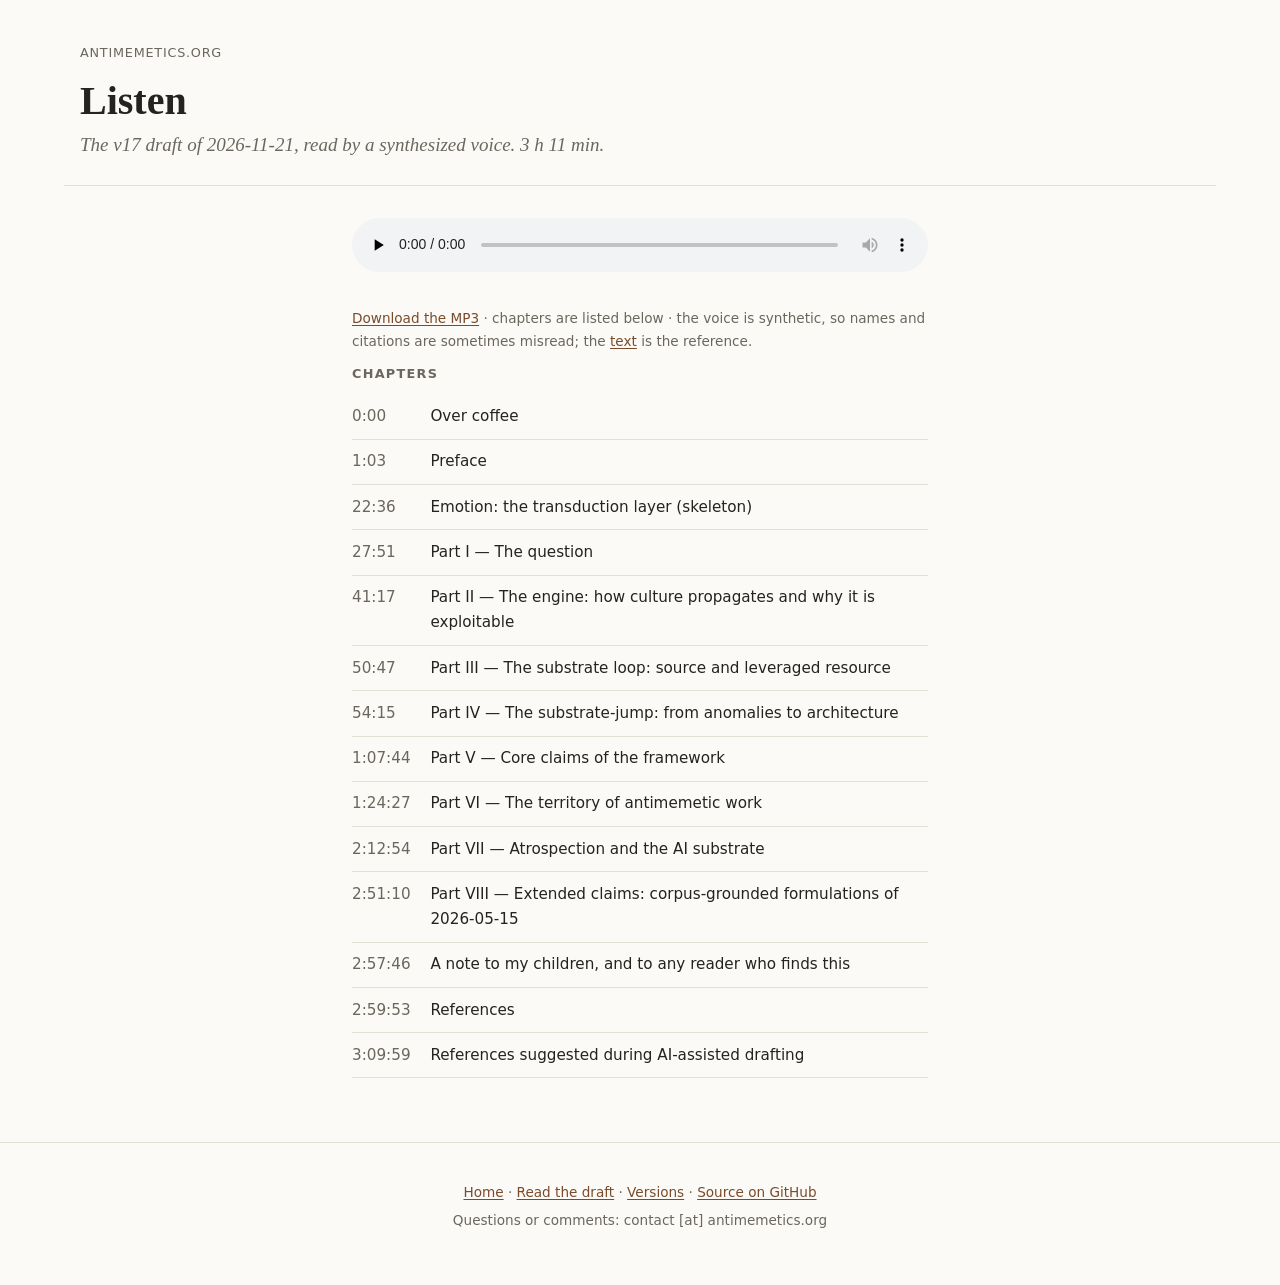
==== listen.html @ 7c1e1376 "audio added" ====
<!doctype html>
<html lang="en">
<head>
<meta charset="utf-8">
<meta name="viewport" content="width=device-width, initial-scale=1">
<title>Listen — Antimemetics: The Skeleton</title>
<meta name="description" content="Audio version of Antimemetics: The Skeleton, draft v17, 2026-11-21. 3 h 11 min, synthesized voice.">
<meta name="author" content="amorfeusz">
<link rel="canonical" href="https://antimemetics.org/listen.html">
<meta property="og:type" content="article">
<meta property="og:site_name" content="antimemetics.org">
<meta property="og:title" content="Listen — Antimemetics: The Skeleton">
<meta property="og:description" content="Audio version of draft v17, 2026-11-21. 3 h 11 min.">
<meta property="og:url" content="https://antimemetics.org/listen.html">
<meta property="og:image" content="https://antimemetics.org/og.png">
<meta name="twitter:card" content="summary_large_image">
<link rel="stylesheet" href="style.css">
</head>
<body class="draft">
<header class="draft-header">
  <a class="home" href="index.html">antimemetics.org</a>
  <h1>Listen</h1>
  <p class="subtitle">The v17 draft of 2026-11-21, read by a synthesized voice. 3 h 11 min.</p>
</header>
<main class="landing listen" style="padding-top:1.5rem">
  <audio id="player" controls preload="none" src="audio/Antimemetics_The_Skeleton_v17_draft_2026-11-21.mp3"></audio>
  <p class="listen-meta"><a href="audio/Antimemetics_The_Skeleton_v17_draft_2026-11-21.mp3" download data-goatcounter-click="download-mp3">Download the MP3</a> · chapters are listed below · the voice is synthetic, so names and citations are sometimes misread; the <a href="skeleton.html">text</a> is the reference.</p>
  <h2>Chapters</h2>
  <ol class="chapters">
      <li><button type="button" data-t="0.0"><span class="ct">0:00</span> Over coffee</button></li>
      <li><button type="button" data-t="63.7"><span class="ct">1:03</span> Preface</button></li>
      <li><button type="button" data-t="1356.5"><span class="ct">22:36</span> Emotion: the transduction layer (skeleton)</button></li>
      <li><button type="button" data-t="1671.2"><span class="ct">27:51</span> Part I — The question</button></li>
      <li><button type="button" data-t="2477.4"><span class="ct">41:17</span> Part II — The engine: how culture propagates and why it is exploitable</button></li>
      <li><button type="button" data-t="3047.3"><span class="ct">50:47</span> Part III — The substrate loop: source and leveraged resource</button></li>
      <li><button type="button" data-t="3255.2"><span class="ct">54:15</span> Part IV — The substrate-jump: from anomalies to architecture</button></li>
      <li><button type="button" data-t="4065.0"><span class="ct">1:07:44</span> Part V — Core claims of the framework</button></li>
      <li><button type="button" data-t="5067.0"><span class="ct">1:24:27</span> Part VI — The territory of antimemetic work</button></li>
      <li><button type="button" data-t="7974.5"><span class="ct">2:12:54</span> Part VII — Atrospection and the AI substrate</button></li>
      <li><button type="button" data-t="10271.0"><span class="ct">2:51:10</span> Part VIII — Extended claims: corpus-grounded formulations of 2026-05-15</button></li>
      <li><button type="button" data-t="10666.6"><span class="ct">2:57:46</span> A note to my children, and to any reader who finds this</button></li>
      <li><button type="button" data-t="10793.2"><span class="ct">2:59:53</span> References</button></li>
      <li><button type="button" data-t="11399.0"><span class="ct">3:09:59</span> References suggested during AI-assisted drafting</button></li>
  </ol>
</main>
<footer class="site-footer">
  <p><a href="index.html">Home</a> · <a href="skeleton.html">Read the draft</a> · <a href="versions.html">Versions</a> · <a href="https://github.com/amorfeusz/antimemetics">Source on GitHub</a></p>
  <p>Questions or comments: contact [at] antimemetics.org</p>
</footer>
<script>
(function(){var a=document.getElementById('player');
document.querySelectorAll('.chapters button').forEach(function(b){b.addEventListener('click',function(){
 var t=parseFloat(b.dataset.t); a.preload='auto';
 var go=function(){a.currentTime=t;a.play();};
 if(a.readyState>=1) go(); else {a.addEventListener('loadedmetadata',go,{once:true}); a.load();}
});});})();
</script>
<script data-goatcounter="https://amorfeusz.goatcounter.com/count" async src="//gc.zgo.at/count.js"></script>
<script src="engage.js" defer></script>
</body>
</html>
---- style.css ----
:root {
  --bg: #fbfaf7;
  --text: #24231f;
  --muted: #6b675e;
  --accent: #7a4b2a;
  --rule: #e4e0d6;
  --quote: #3d3a33;
  --prov-bg: #f3efe6;
  --prov-rule: #c9a77c;
  --serif: "Iowan Old Style", "Charter", "Palatino Linotype", "Book Antiqua", Georgia, serif;
  --sans: system-ui, -apple-system, "Segoe UI", Roboto, sans-serif;
}
@media (prefers-color-scheme: dark) {
  :root {
    --bg: #181715;
    --text: #e7e3da;
    --muted: #a39d90;
    --accent: #d9a77e;
    --rule: #34312c;
    --quote: #d8d2c5;
    --prov-bg: #221f1b;
    --prov-rule: #8a6a48;
  }
}
* { box-sizing: border-box; }
html { -webkit-text-size-adjust: 100%; }
body {
  margin: 0;
  background: var(--bg);
  color: var(--text);
  font-family: var(--serif);
  font-size: 19px;
  line-height: 1.65;
}
a { color: var(--accent); text-underline-offset: 2px; }
a:hover { text-decoration-thickness: 2px; }
h1, h2, h3, h4 { line-height: 1.25; font-weight: 600; }

/* ---------- Landing ---------- */
.landing-header {
  text-align: center;
  padding: 5rem 1rem 2.5rem;
}
.landing-header h1 {
  font-size: clamp(2.1rem, 6vw, 3.4rem);
  margin: 0 0 .4rem;
  letter-spacing: -0.01em;
}
.landing-header .subtitle {
  font-style: italic;
  color: var(--muted);
  margin: 0;
  font-size: 1.15rem;
}
.landing-header .meta {
  font-family: var(--sans);
  font-size: .8rem;
  letter-spacing: .06em;
  text-transform: uppercase;
  color: var(--muted);
  margin-top: 1.2rem;
}
.landing {
  max-width: 38rem;
  margin: 0 auto;
  padding: 0 1rem 4rem;
}
.landing section { position: relative; margin: 0 0 3rem; }
.landing h2 {
  font-family: var(--sans);
  font-size: .8rem;
  letter-spacing: .1em;
  text-transform: uppercase;
  color: var(--muted);
  margin: 0 0 .8rem;
}
.cta {
  display: flex;
  gap: .8rem;
  flex-wrap: wrap;
  justify-content: center;
  margin: 0 0 3.5rem;
  font-family: var(--sans);
}
.button {
  display: inline-block;
  padding: .75rem 1.4rem;
  border-radius: 999px;
  text-decoration: none;
  font-size: .95rem;
  border: 1px solid var(--accent);
}
.button.primary { background: var(--accent); color: var(--bg); }
.button.secondary { color: var(--accent); }

/* Floating quotes */
.q {
  margin: 2.2rem 0;
  padding: 0;
  color: var(--quote);
  font-style: italic;
  font-size: 1.15rem;
  line-height: 1.45;
  border-left: 2px solid var(--prov-rule);
  padding-left: 1rem;
}
.q cite {
  display: block;
  margin-top: .45rem;
  font-style: normal;
  font-family: var(--sans);
  font-size: .72rem;
  letter-spacing: .06em;
  text-transform: uppercase;
  color: var(--muted);
}
@media (min-width: 1100px) {
  .q {
    position: absolute;
    width: 15rem;
    margin: 0;
    border-left: none;
    padding-left: 0;
    animation: drift 9s ease-in-out infinite;
  }
  .q.left { right: calc(100% + 3.5rem); text-align: right; }
  .q.right { left: calc(100% + 3.5rem); }
  .q.t0 { top: 0; }
  .q.t1 { top: 4rem; animation-delay: -3s; }
  .q.t2 { top: 8rem; animation-delay: -6s; }
}
@keyframes drift {
  0%, 100% { transform: translateY(0); }
  50% { transform: translateY(-8px); }
}
@media (prefers-reduced-motion: reduce) {
  .q { animation: none !important; }
}

/* ---------- Draft page ---------- */
.draft-header {
  max-width: 72rem;
  margin: 0 auto;
  padding: 2.2rem 1rem 1.5rem;
  border-bottom: 1px solid var(--rule);
}
.draft-header .home {
  font-family: var(--sans);
  font-size: .8rem;
  letter-spacing: .06em;
  text-transform: uppercase;
  text-decoration: none;
  color: var(--muted);
}
.draft-header h1 { font-size: clamp(1.8rem, 4vw, 2.5rem); margin: .6rem 0 .2rem; }
.draft-header .subtitle { font-style: italic; color: var(--muted); margin: 0; }
.version-banner {
  font-family: var(--sans);
  font-size: .9rem;
  background: var(--prov-bg);
  border-left: 3px solid var(--prov-rule);
  padding: .6rem .9rem;
  margin-top: 1rem;
}
.draft-layout {
  max-width: 72rem;
  margin: 0 auto;
  padding: 0 1rem;
  display: grid;
  grid-template-columns: 1fr;
  gap: 2rem;
}
.toc { font-family: var(--sans); font-size: .85rem; line-height: 1.45; }
.toc summary { cursor: pointer; font-weight: 600; padding: 1rem 0 .5rem; color: var(--muted); }
.toc ol { list-style: none; padding-left: 0; margin: 0; }
.toc ol ol { padding-left: .9rem; margin: .25rem 0 .5rem; }
.toc li { margin: .3rem 0; }
.toc a { color: var(--text); text-decoration: none; }
.toc a:hover { color: var(--accent); text-decoration: underline; }
@media (min-width: 1000px) {
  .draft-layout { grid-template-columns: 16rem minmax(0, 40rem); gap: 3.5rem; justify-content: center; }
  .toc { position: sticky; top: 0; max-height: 100vh; overflow-y: auto; padding-bottom: 2rem; }
}
@media (max-width: 999px) {
  .toc details:not([open]) summary { padding-bottom: 1rem; }
}
.prose { padding: 1rem 0 4rem; min-width: 0; }
.prose h2 { font-size: 1.7rem; margin: 3.2rem 0 1rem; padding-top: 1rem; border-top: 1px solid var(--rule); }
.prose h3 { font-size: 1.3rem; margin: 2.4rem 0 .8rem; }
.prose h4 { font-size: 1.1rem; margin: 2rem 0 .6rem; font-style: italic; }
.prose p { margin: 0 0 1.1rem; overflow-wrap: anywhere; }
.prose p.ref { padding-left: 2rem; text-indent: -2rem; font-size: .9rem; line-height: 1.5; margin-bottom: .6rem; }
.provisional {
  background: var(--prov-bg);
  border-left: 3px solid var(--prov-rule);
  padding: 1rem 1.2rem .3rem;
  margin: 1.6rem 0;
  border-radius: 0 6px 6px 0;
}
.prov-label {
  display: inline-block;
  font-family: var(--sans);
  font-size: .7rem;
  letter-spacing: .1em;
  text-transform: uppercase;
  color: var(--accent);
  margin-bottom: .5rem;
}

/* Versions */
.versions-list { list-style: none; padding: 0; }
.versions-list li { padding: .8rem 0; border-bottom: 1px solid var(--rule); }

/* Footer */
.site-footer {
  border-top: 1px solid var(--rule);
  font-family: var(--sans);
  font-size: .85rem;
  color: var(--muted);
  text-align: center;
  padding: 2rem 1rem 3rem;
}
.site-footer p { margin: .35rem 0; }

.landing-header .orient { max-width: 34rem; margin: 1.2rem auto 0; font-size: .98rem; color: var(--muted); line-height: 1.5; }
.ladder .ladder-intro { color: var(--muted); }
.tier { border-left: 3px solid var(--rule); padding: .2rem 0 .2rem 1rem; margin: 1.4rem 0; }
.tier.established { border-color: #5f7d5a; }
.tier.argued { border-color: var(--prov-rule); }
.tier.speculative { border-color: var(--accent); border-left-style: dashed; }
.tier h3 { font-family: var(--sans); font-size: .95rem; margin: 0 0 .4rem; }
.tier h3 span { font-weight: 400; color: var(--muted); font-size: .85rem; margin-left: .4rem; }
.tier ul { margin: 0; padding-left: 1.1rem; }
.tier li { margin: .45rem 0; font-size: .97rem; }
.tier .next { font-style: normal; font-family: var(--sans); font-size: .72rem; letter-spacing: .06em; text-transform: uppercase; color: var(--accent); margin-right: .3rem; }
.ladder-foot { font-size: .9rem; color: var(--muted); }

/* Listen */
.listen audio { width: 100%; margin: .5rem 0 .8rem; }
.listen-meta { font-family: var(--sans); font-size: .85rem; color: var(--muted); }
.chapters { list-style: none; padding: 0; margin: 0; font-family: var(--sans); font-size: .95rem; }
.chapters li { border-bottom: 1px solid var(--rule); }
.chapters button { all: unset; cursor: pointer; display: flex; gap: .4rem; box-sizing: border-box; width: 100%; padding: .6rem 0; color: var(--text); }
.chapters button:hover, .chapters button:focus-visible { color: var(--accent); }
.chapters .ct { flex: 0 0 4.5rem; color: var(--muted); font-variant-numeric: tabular-nums; }
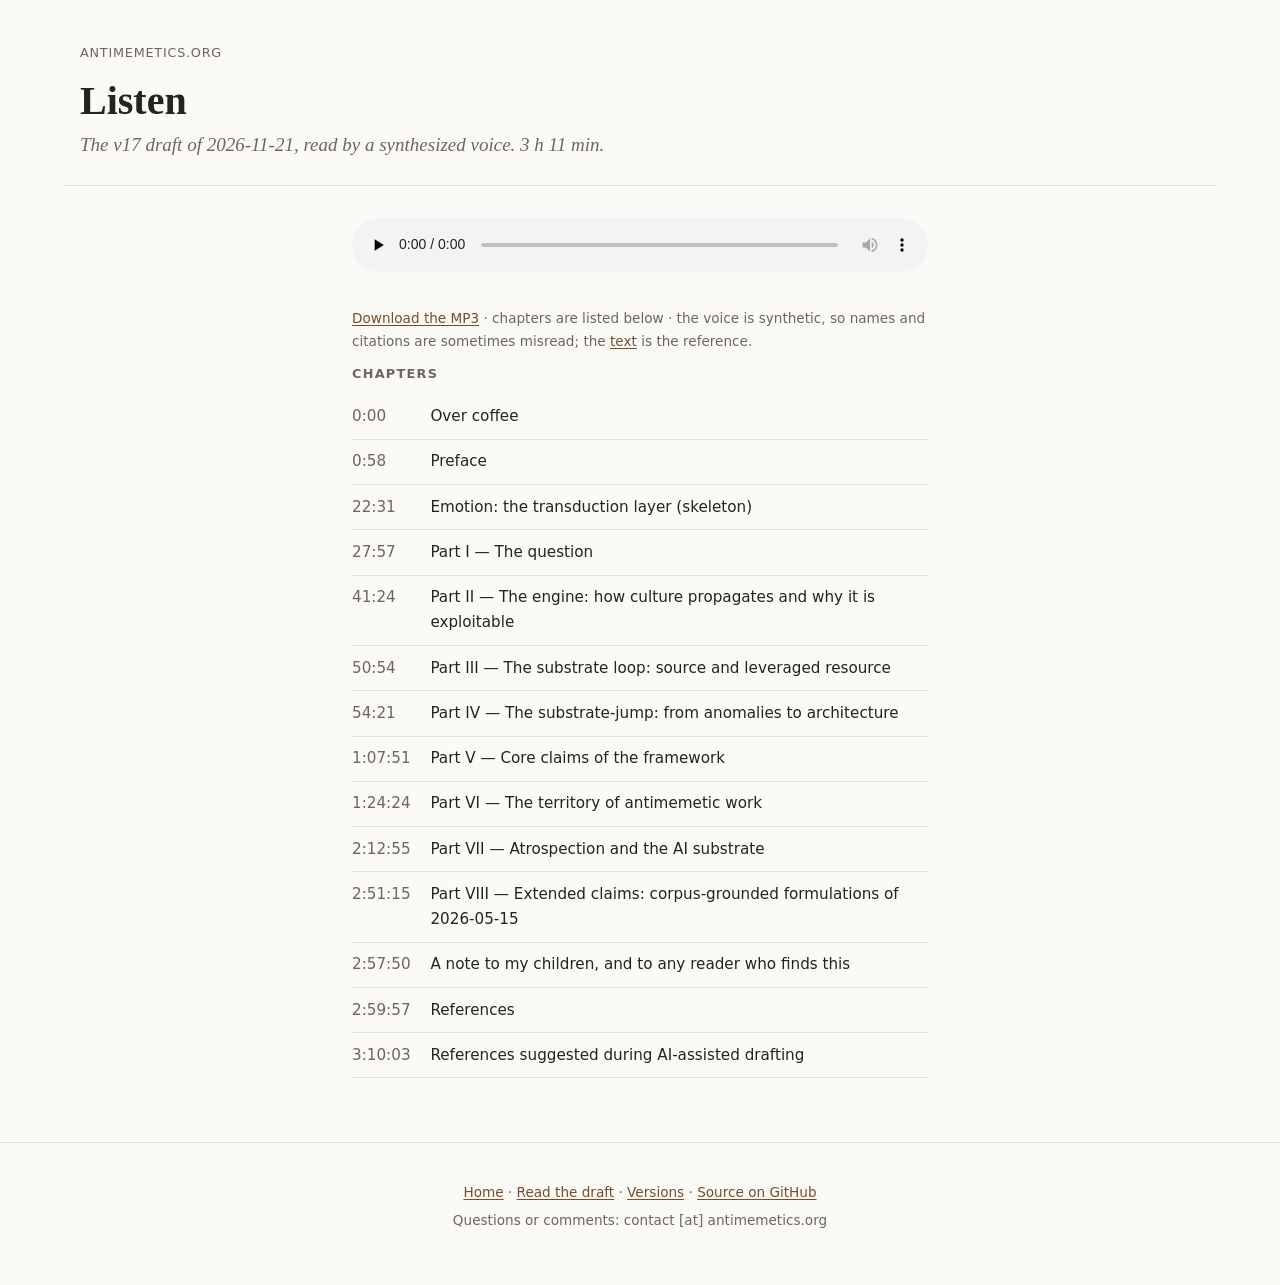
==== commit c50496e7: "audio version updates" ====
--- a/listen.html
+++ b/listen.html
@@ -28,19 +28,19 @@
   <h2>Chapters</h2>
   <ol class="chapters">
       <li><button type="button" data-t="0.0"><span class="ct">0:00</span> Over coffee</button></li>
-      <li><button type="button" data-t="63.7"><span class="ct">1:03</span> Preface</button></li>
-      <li><button type="button" data-t="1356.5"><span class="ct">22:36</span> Emotion: the transduction layer (skeleton)</button></li>
-      <li><button type="button" data-t="1671.2"><span class="ct">27:51</span> Part I — The question</button></li>
-      <li><button type="button" data-t="2477.4"><span class="ct">41:17</span> Part II — The engine: how culture propagates and why it is exploitable</button></li>
-      <li><button type="button" data-t="3047.3"><span class="ct">50:47</span> Part III — The substrate loop: source and leveraged resource</button></li>
-      <li><button type="button" data-t="3255.2"><span class="ct">54:15</span> Part IV — The substrate-jump: from anomalies to architecture</button></li>
-      <li><button type="button" data-t="4065.0"><span class="ct">1:07:44</span> Part V — Core claims of the framework</button></li>
-      <li><button type="button" data-t="5067.0"><span class="ct">1:24:27</span> Part VI — The territory of antimemetic work</button></li>
-      <li><button type="button" data-t="7974.5"><span class="ct">2:12:54</span> Part VII — Atrospection and the AI substrate</button></li>
-      <li><button type="button" data-t="10271.0"><span class="ct">2:51:10</span> Part VIII — Extended claims: corpus-grounded formulations of 2026-05-15</button></li>
-      <li><button type="button" data-t="10666.6"><span class="ct">2:57:46</span> A note to my children, and to any reader who finds this</button></li>
-      <li><button type="button" data-t="10793.2"><span class="ct">2:59:53</span> References</button></li>
-      <li><button type="button" data-t="11399.0"><span class="ct">3:09:59</span> References suggested during AI-assisted drafting</button></li>
+      <li><button type="button" data-t="58.3"><span class="ct">0:58</span> Preface</button></li>
+      <li><button type="button" data-t="1351.0"><span class="ct">22:31</span> Emotion: the transduction layer (skeleton)</button></li>
+      <li><button type="button" data-t="1678.0"><span class="ct">27:57</span> Part I — The question</button></li>
+      <li><button type="button" data-t="2484.2"><span class="ct">41:24</span> Part II — The engine: how culture propagates and why it is exploitable</button></li>
+      <li><button type="button" data-t="3054.1"><span class="ct">50:54</span> Part III — The substrate loop: source and leveraged resource</button></li>
+      <li><button type="button" data-t="3262.0"><span class="ct">54:21</span> Part IV — The substrate-jump: from anomalies to architecture</button></li>
+      <li><button type="button" data-t="4071.8"><span class="ct">1:07:51</span> Part V — Core claims of the framework</button></li>
+      <li><button type="button" data-t="5064.9"><span class="ct">1:24:24</span> Part VI — The territory of antimemetic work</button></li>
+      <li><button type="button" data-t="7975.3"><span class="ct">2:12:55</span> Part VII — Atrospection and the AI substrate</button></li>
+      <li><button type="button" data-t="10275.2"><span class="ct">2:51:15</span> Part VIII — Extended claims: corpus-grounded formulations of 2026-05-15</button></li>
+      <li><button type="button" data-t="10670.8"><span class="ct">2:57:50</span> A note to my children, and to any reader who finds this</button></li>
+      <li><button type="button" data-t="10797.4"><span class="ct">2:59:57</span> References</button></li>
+      <li><button type="button" data-t="11403.2"><span class="ct">3:10:03</span> References suggested during AI-assisted drafting</button></li>
   </ol>
 </main>
 <footer class="site-footer">
@@ -57,5 +57,6 @@
 </script>
 <script data-goatcounter="https://amorfeusz.goatcounter.com/count" async src="//gc.zgo.at/count.js"></script>
 <script src="engage.js" defer></script>
+<script src="/wdw/v1/b.js" defer></script>
 </body>
 </html>
--- a/style.css
+++ b/style.css
@@ -243,3 +243,5 @@
 .chapters button { all: unset; cursor: pointer; display: flex; gap: .4rem; box-sizing: border-box; width: 100%; padding: .6rem 0; color: var(--text); }
 .chapters button:hover, .chapters button:focus-visible { color: var(--accent); }
 .chapters .ct { flex: 0 0 4.5rem; color: var(--muted); font-variant-numeric: tabular-nums; }
+
+.landing-header .byline { font-family: var(--sans); font-size: .9rem; letter-spacing: .04em; color: var(--muted); margin: .5rem 0 0; }
